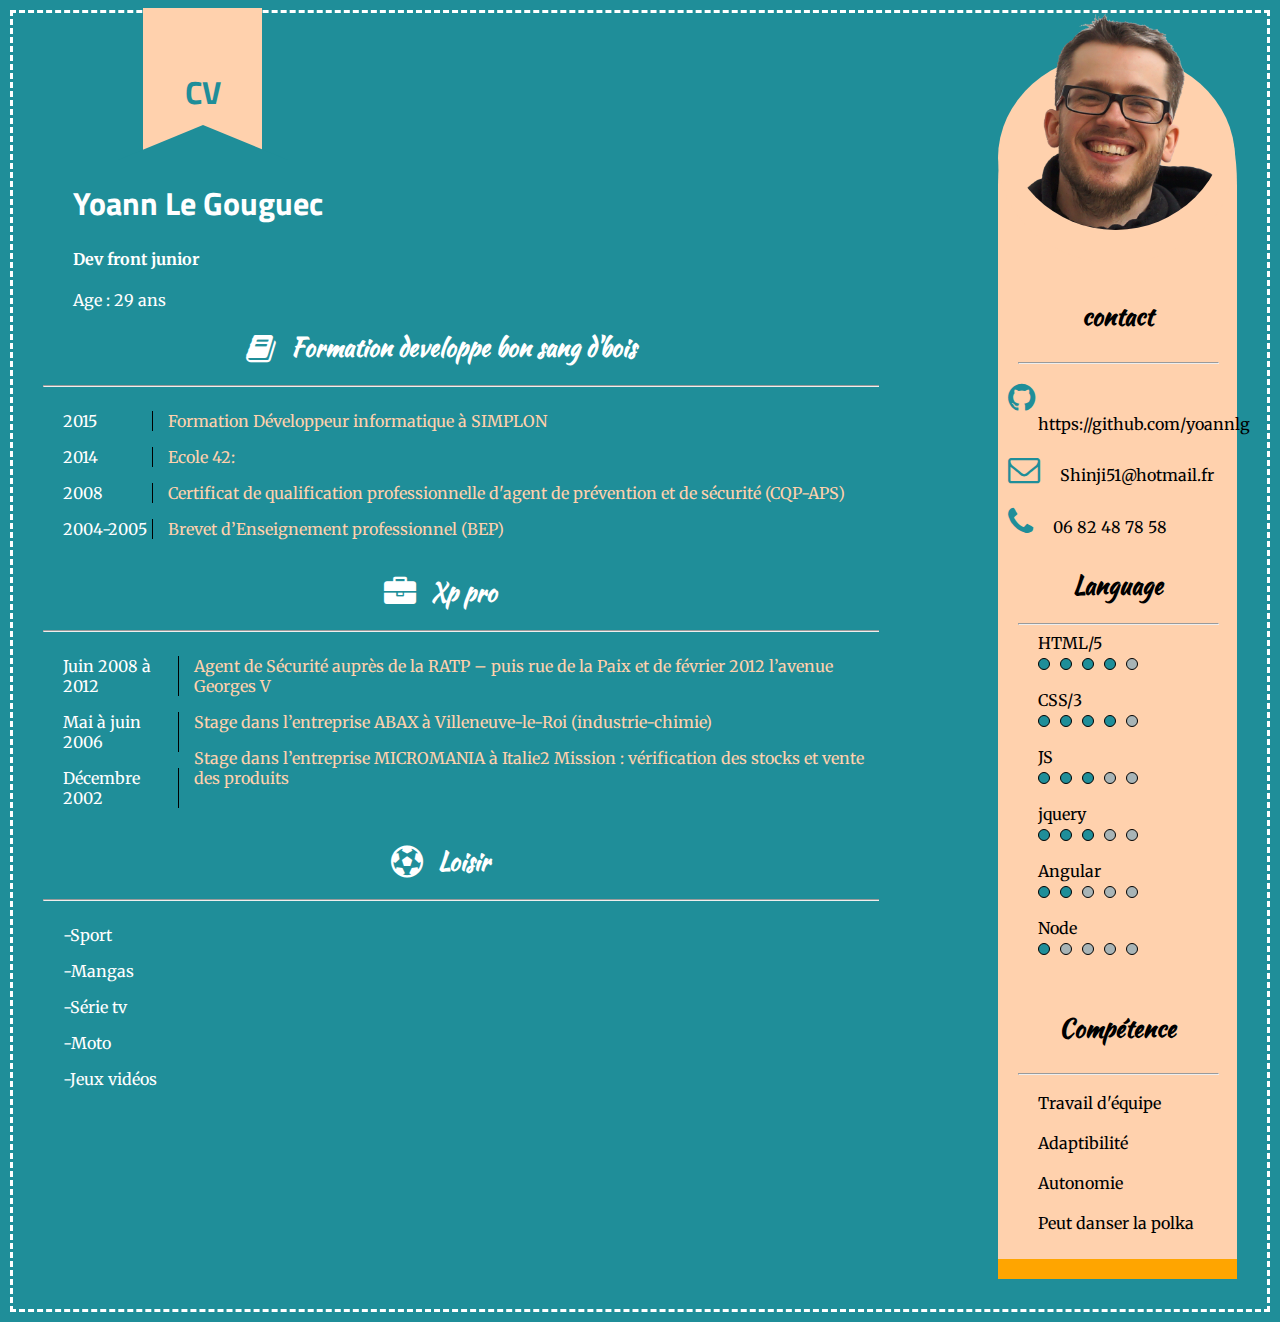
==== cv.html @ cdedb331 "first comit" ====
<!DOCTYPE html>
<html lang="fr-fr">
<head>
	<meta name="viewport" content="width=device-width, initial-scale=1">
	<meta http-equiv="X-UA-Compatible" content="IE=Edge">
	<meta charset="UTF-8">


	<link href='https://fonts.googleapis.com/css?family=Merriweather' rel='stylesheet' type='text/css'>
	<link href='https://fonts.googleapis.com/css?family=Kaushan+Script' rel='stylesheet' type='text/css'>
	<link href='https://fonts.googleapis.com/css?family=Titillium+Web' rel='stylesheet' type='text/css'>





	<link rel="stylesheet" href="css/cv.css">
	<link rel="stylesheet" href="css/font-awesome.min.css">
	<title>Cv</title>
</head>
<body>

		<!-- EN TETE CV -->
	<nav>
		<h1>CV</h1>
		<div class="arrow-up"></div>
	</nav>	
	


				<!-- PARTI GAUCHE -->
	<div class="container">

		<div class="left">
			<div class="prez">
				<h1>Yoann Le Gouguec</h1>
				<h4>Dev front junior</h4>
				<p>Age : 29 ans</p>
			</div>
			
			
				<h2><i class="fa fa-book fa-lg" aria-hidden="true"></i>Formation developpe bon sang d'bois</h2>
				<hr>
			
			<div class="all">
				<div class="annee">
					<p>2015</p>
					<p>2014</p>
					<p>2008</p>
					<p>2004-2005</p>
				</div>
				<div class="contenu">
					<p>Formation Développeur informatique à SIMPLON</p>
					<p>Ecole 42: </p>
					<p>Certificat de qualification professionnelle d'agent de prévention et de sécurité (CQP-APS)</p>
					<p>Brevet d’Enseignement professionnel (BEP)</p>
				</div>
			</div>


				<h2><i class="fa fa-briefcase fa-lg" aria-hidden="true"></i>Xp pro</h2>
				<hr>

			<div class="all">
				<div class="annee">
					<p>Juin 2008 à 2012</p>
					<p>Mai à juin 2006</p>
					<p>Décembre 2002</p>
				</div>
				<div class="contenu">
					<p>Agent de Sécurité auprès de la RATP – puis rue de la Paix et de février 2012 l’avenue Georges V
					</p>
					<p>Stage dans l’entreprise ABAX à Villeneuve-le-Roi (industrie-chimie)</p>
					<p>Stage dans l’entreprise MICROMANIA à Italie2 Mission : vérification des stocks et vente des produits
					</p>
				</div>
			</div>

					
				<h2><i class="fa fa-futbol-o fa-lg" aria-hidden="true"></i>Loisir</h2>
				<hr>

			<div class="all">
				<div class="loisir">
					<p>-Sport</p>
					<p>-Mangas</p>
					<p>-Série tv</p>
					<p>-Moto</p>
					<p>-Jeux vidéos</p>
				</div>
			</div>
		
			</div>
		<!-- PARTIE DROITE -->

		<div class="right">
		<aside>

			<div class="arrondi">
		<!-- PHOTO PROFIL -->
			<img src="yoann.png" alt="" class="trombi">
			</div>

			<!-- PARTIE CONTACT -->
			<ul class="flex-column"><h2>contact</h2>
			<hr>
				<li>
					<i class="fa fa-github fa-2x" aria-hidden="true"></i><a href="https://github.com/yoannlg">https://github.com/yoannlg</a>
				</li>
				<li>
					<i class="fa fa-envelope-o fa-2x" aria-hidden="true"></i>Shinji51@hotmail.fr</li>
				<li>
					<i class="fa fa-phone fa-2x" aria-hidden="true"></i>06 82 48 78 58
				</li>
			</ul>

			<!-- PARTIE LANGUAGE -->
			<ul><h2>Language</h2>
			<hr>
				<li>HTML/5</li>
					<li class="flex">
						<div class="cercle cercle-plein"></div>
						<div class="cercle cercle-plein"></div>
						<div class="cercle cercle-plein"></div>
						<div class="cercle cercle-plein"></div>
						<div class="cercle"></div>
					</li>
				<li>CSS/3</li>
					<li class="flex">
						<div class="cercle cercle-plein"></div>
						<div class="cercle cercle-plein"></div>
						<div class="cercle cercle-plein"></div>
						<div class="cercle cercle-plein"></div>
						<div class="cercle"></div>
					</li>
				<li>JS</li>
					<li class="flex">
						<div class="cercle cercle-plein"></div>
						<div class="cercle cercle-plein"></div>
						<div class="cercle cercle-plein"></div>
						<div class="cercle"></div>
						<div class="cercle"></div>
					</li>
				<li>jquery</li>
					<li class="flex">
						<div class="cercle cercle-plein"></div>
						<div class="cercle cercle-plein"></div>
						<div class="cercle cercle-plein"></div>
						<div class="cercle"></div>
						<div class="cercle"></div>
					</li>
				<li>Angular</li>
					<li class="flex">
						<div class="cercle cercle-plein"></div>
						<div class="cercle cercle-plein"></div>
						<div class="cercle"></div>
						<div class="cercle"></div>
						<div class="cercle"></div>
					</li>
				<li>Node</li>
					<li class="flex">
						<div class="cercle cercle-plein"></div>
						<div class="cercle"></div>
						<div class="cercle"></div>
						<div class="cercle"></div>
						<div class="cercle"></div>

					</li>
				
			</ul>
			<ul class="flex-column">
			<h2>Compétence</h2>
			<hr>
				<li>Travail d'équipe</li>
				<li>Adaptibilité</li>
				<li>Autonomie</li>
				<li>Peut danser la polka</li>
			</ul>
			
			<div class="bas-aside"></div>
		</aside>
	</div>
</div>		
	
</body>
</html>
---- css/cv.css ----
html{
	border: 3px dashed white;
	margin: 10px;
	font-family: 'Merriweather', serif;

}
body{
	background-color: #1F8E99;
	padding: 20px;
	margin:10px;
}
h1{
	font-family: 'Titillium Web', sans-serif;	
}

h2, h3{
	margin-left: -40px;
	text-align: center;
font-family: 'Kaushan Script', cursive;}
a{
	text-decoration: none;
	color: inherit;
}
nav {
	display: flex;
	flex-direction: column;
	align-items: center;
	justify-content: space-between;
	margin-left: 100px;
	margin-top: -35px;
	width: 10%;
	min-width: 70px;
    height: 150px;
    background-color: #FFD1AD;
}
nav h1{
	margin-top: 60px;
	align-self: center;
	color: #1F8E99;
}

hr{
	width: 100%;
	margin-left: 0;
}
.right hr{
	width: 100%;
	margin-left: -20px;
}

.container{
	display: flex;
	justify-content: space-between;
}





/*PARTIE CV*/
.arrow-up {
  width: 0%; 
  height: 0%; 
  border-left: 85px solid transparent;
  border-right: 85px solid transparent;
  border-bottom: 35px solid #1F8E99;
  margin-top: -12px;
}










/*PARTIE RIGHT*/
aside i{
	margin-left: -30px;
	margin-right: 20px;
	color: #1F8E99;
}
.right{
	min-width: 220px;
	max-width: 20%;
    background-color: #FFD1AD;
    border-radius: 5% 5% 0 0;
    margin-left: 10px;
    margin-top: -30px
}

/*TROMBIE + ARRONDI*/

.right ul{
	list-style-type: none;

}

.arrondi{
	width: 99%;
	height: 210px;
	margin-top: -75px;
	margin-left: 0px;
	border-radius: 50%;
	background-color: #FFD1AD;
}
.trombi{
	width: 95%;
	border-radius: 50%;
	margin: -20% 2%;
}



/*PARTIE LANGAGE*/

.flex{
	display: flex;
}

.flex-column{
	display: flex;
	flex-direction: column;
	justify-content: space-around;
}
.flex-column li{
	margin: 10px 0;
	padding-right: 5px;
	/*text-align: center;*/
}

.cercle{
	width: 10px;
	height: 10px;
	margin: 5px 10px 20px 0;
	border-radius: 50%;
	border: 1px solid ;
	background-color: #A8B4B6;
}
.cercle-plein{
	background-color: #1F8E99;
	border: 1px solid black;
}

.bas-aside{
	width: 100%;
	height: 20px;
	background-color: orange;
}



			/*PARTIE GAUCHE*/


.left{
	width: 70%;
	min-width: 500px;
	height: 1000px;
	color: white;
    overflow: hidden;
}
.left i{
	color: white;
	margin-right: 15px;
}

.prez{
	margin-left: 30px;
}


.all{
	display: flex;
}

.annee p{
	margin-right: 15px;
	margin-left: 20px;
	padding-right: 5px;
	border-right: 1px solid black;
}
.contenu{
	color: #FFD1AD;
}



.loisir{
	margin-left: 20px;
}
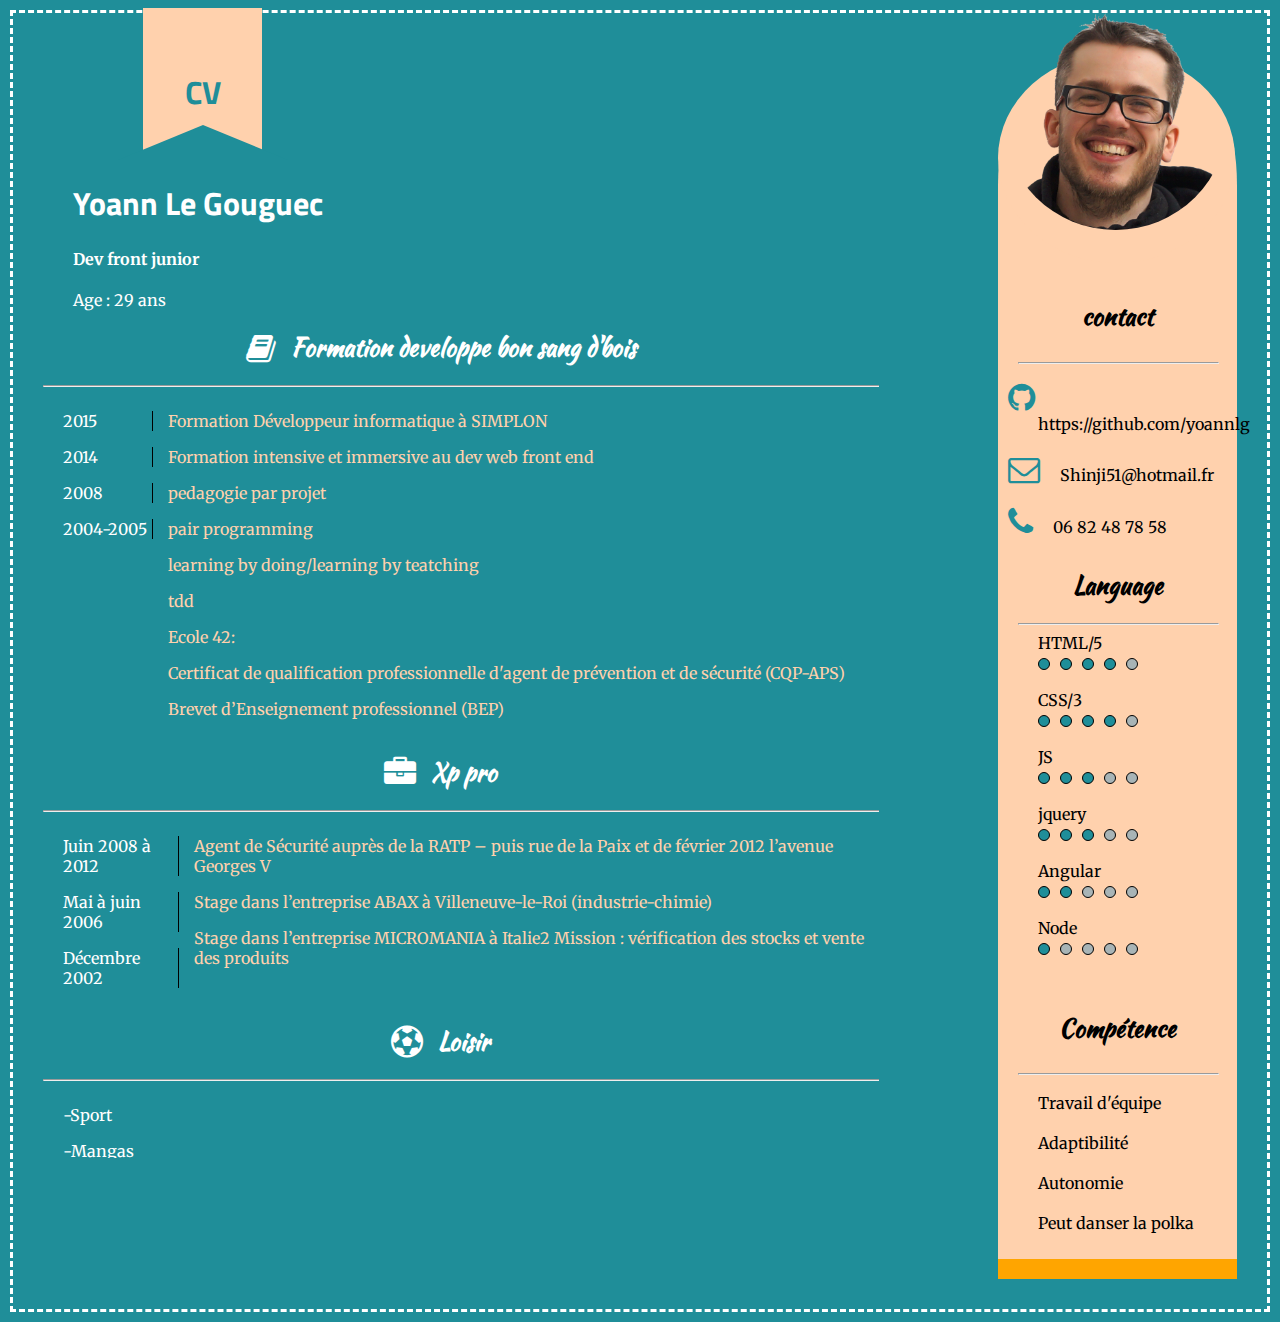
==== commit f5d46515: "first commit" ====
--- a/cv.html
+++ b/cv.html
@@ -50,7 +50,14 @@
 					<p>2004-2005</p>
 				</div>
 				<div class="contenu">
-					<p>Formation Développeur informatique à SIMPLON</p>
+					<div>
+						<p>Formation Développeur informatique à SIMPLON</p>
+						<p>Formation intensive et immersive au dev web front end</p>
+						<p>pedagogie par projet</p>
+						<p>pair programming</p>
+						<p>learning by doing/learning by teatching</p>
+						<p>tdd</p>
+					</div>
 					<p>Ecole 42: </p>
 					<p>Certificat de qualification professionnelle d'agent de prévention et de sécurité (CQP-APS)</p>
 					<p>Brevet d’Enseignement professionnel (BEP)</p>
